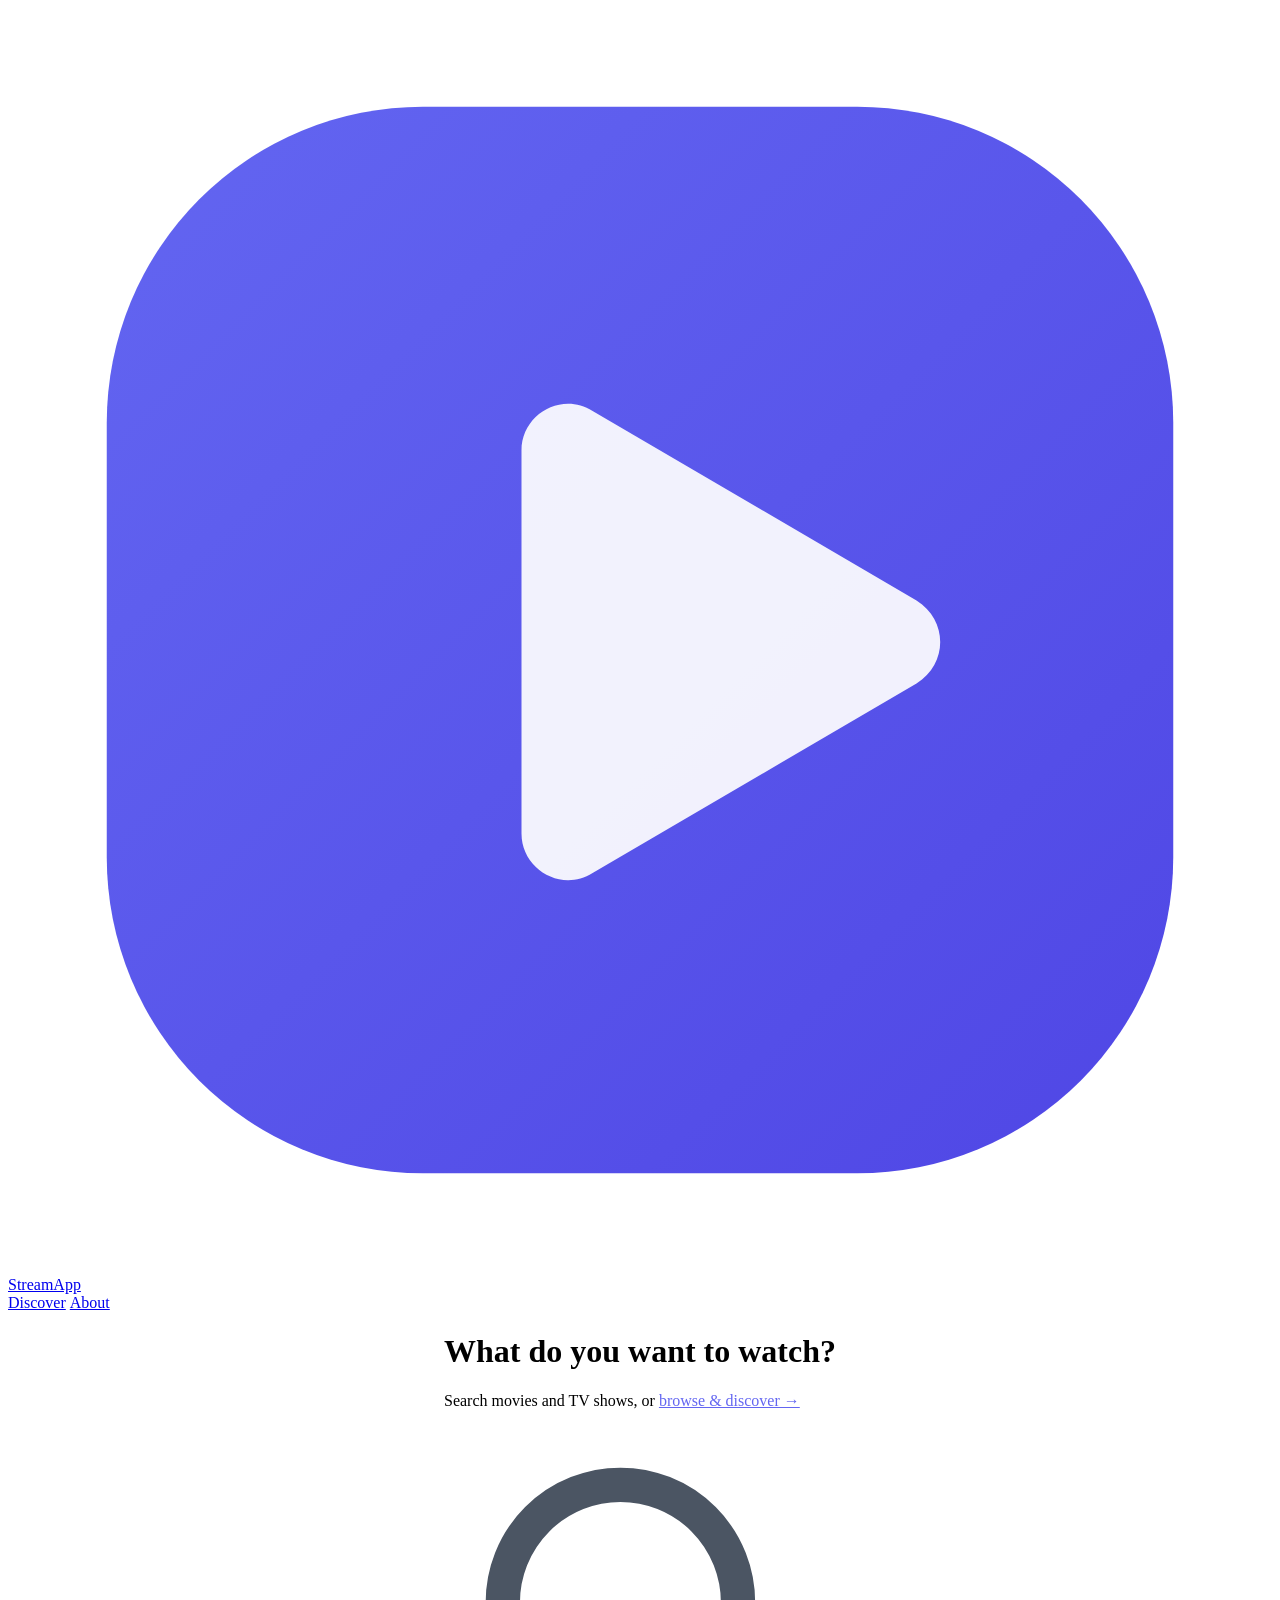
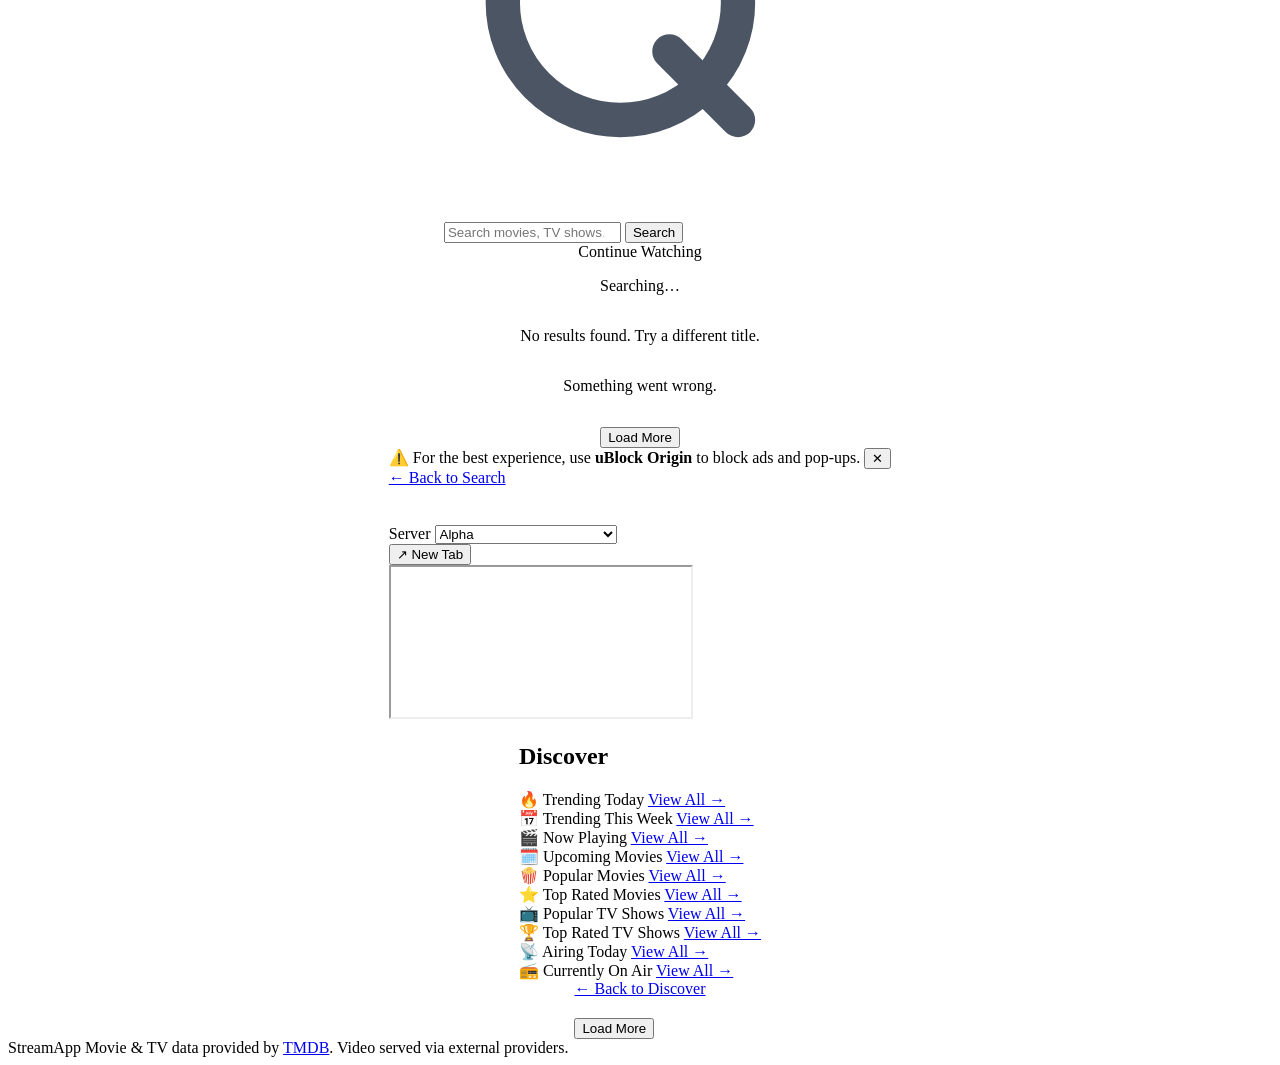
==== index.html @ f284bcb7 "Published your App Replit-Commit-Author: Deployment Replit-Commit-Session-Id: 8861c700-a4ac-42d3-ba2" ====
<!DOCTYPE html>
<html lang="en">
<head>
  <meta charset="UTF-8" />
  <meta name="viewport" content="width=device-width, initial-scale=1.0" />
  <title>StreamApp — Watch Movies & TV</title>
  <link rel="stylesheet" href="css/styles.css" />
</head>
<body>

  <!-- ===== NAVBAR ===== -->
  <nav id="navbar">
    <div class="navbar-inner">
      <a href="#/" class="logo">
        <svg class="logo-icon" viewBox="0 0 32 32" aria-hidden="true">
          <defs>
            <linearGradient id="lg" x1="0" y1="0" x2="1" y2="1">
              <stop offset="0" stop-color="#6366f1"/>
              <stop offset="1" stop-color="#4f46e5"/>
            </linearGradient>
          </defs>
          <rect x="2.5" y="2.5" width="27" height="27" rx="8" fill="url(#lg)"/>
          <path d="M13 11.2c0-.9 1-1.5 1.8-1l8.2 4.8c.8.5.8 1.6 0 2.1l-8.2 4.8c-.8.5-1.8-.1-1.8-1z" fill="white" opacity="0.92"/>
        </svg>
        <span class="logo-text">StreamApp</span>
      </a>
      <div style="display:flex;gap:0.25rem;align-items:center;">
        <a href="#/discover" id="nav-discover" class="nav-link">Discover</a>
        <a href="about.html" class="nav-link">About</a>
      </div>
    </div>
  </nav>

  <!-- ===== MAIN WRAPPER ===== -->
  <main style="display:flex;flex-direction:column;align-items:center;padding:0 1rem;min-height:calc(100vh - 64px);">

    <!-- ===== VIEW: SEARCH ===== -->
    <div id="view-search" style="width:100%;display:flex;flex-direction:column;align-items:center;">

      <div class="search-hero">
        <h1 class="search-title">What do you want to watch?</h1>
        <p class="search-subtitle">
          Search movies and TV shows, or
          <a href="#/discover" style="color:#6366f1;font-weight:500;transition:color 0.15s;">browse &amp; discover →</a>
        </p>
        <form id="search-form" class="search-form" role="search">
          <div class="search-input-wrap">
            <svg class="search-icon" viewBox="0 0 20 20" fill="none" stroke="#4b5563" stroke-width="1.75">
              <circle cx="9" cy="9" r="6"/><path d="M15 15l-3.5-3.5" stroke-linecap="round"/>
            </svg>
            <input
              id="search-input"
              class="search-input"
              type="search"
              placeholder="Search movies, TV shows…"
              autocomplete="off"
              aria-label="Search query"
            />
            <button type="submit" class="search-btn">Search</button>
          </div>
        </form>
      </div>

      <!-- Continue Watching -->
      <section id="cw-section" class="cw-section hidden">
        <div class="cw-header">
          <span class="cw-title">Continue Watching</span>
        </div>
        <div class="cw-row-wrap">
          <div id="cw-row" class="cw-row"></div>
        </div>
      </section>

      <div id="state-loading" class="state-message hidden" aria-live="polite">
        <div class="spinner"></div>
        <p>Searching…</p>
      </div>
      <div id="state-empty" class="state-message hidden" aria-live="polite">
        <p>No results found. Try a different title.</p>
      </div>
      <div id="state-error" class="state-message hidden" aria-live="assertive">
        <p id="error-text">Something went wrong.</p>
      </div>

      <section id="results-section" class="results-section hidden" aria-label="Search results">
        <div class="results-header">
          <p id="results-count" class="results-count"></p>
        </div>
        <div id="results-grid" class="results-grid"></div>
        <div id="load-more-wrap" class="load-more-wrap hidden">
          <button id="load-more-btn" class="load-more-btn">Load More</button>
        </div>
      </section>

    </div>

    <!-- ===== VIEW: MEDIA ===== -->
    <div id="view-media" class="view-media hidden">

      <div id="ublock-banner" class="ublock-banner hidden">
        <span>⚠️ For the best experience, use <strong>uBlock Origin</strong> to block ads and pop-ups.</span>
        <button id="ublock-dismiss" class="ublock-dismiss" aria-label="Dismiss">✕</button>
      </div>

      <div class="media-back-row">
        <a href="#/" class="back-link">← Back to Search</a>
      </div>

      <div class="media-header">
        <div class="media-poster-col">
          <img id="media-poster" class="media-poster hidden" alt="" />
          <div id="media-poster-ph" class="media-poster-ph hidden"></div>
        </div>
        <div class="media-meta">
          <div class="media-meta-top">
            <h2 id="media-title" class="media-title"></h2>
            <p id="media-overview" class="media-overview"></p>
          </div>
          <div class="media-meta-bottom">
            <div style="display:flex;align-items:center;gap:0.5rem;flex-wrap:wrap;">
              <span id="media-badge" class="modal-badge"></span>
              <span id="media-year" class="modal-year"></span>
              <span id="media-rating" class="media-rating"></span>
            </div>
            <div id="media-genres" class="media-genres"></div>
          </div>
        </div>
      </div>

      <div class="player-section">
        <div class="source-row">
          <div class="source-row-group server-group">
            <label for="media-source-select">Server</label>
            <select id="media-source-select" class="server-select">
              <option value="alpha">Alpha</option>
              <option value="bravo">Bravo</option>
              <option value="charlie">Charlie</option>
              <option value="delta">Delta</option>
              <option value="echo">Echo</option>
              <option value="foxtrot">Foxtrot</option>
              <option value="golf">Golf</option>
              <option value="hotel">Hotel</option>
              <option value="india">India</option>
              <option value="juliet">Juliet</option>
              <option value="kilo">Kilo</option>
              <option value="lima">Lima</option>
              <option value="mike">Mike</option>
              <option value="november">November (recommended)</option>
              <option value="oscar">Oscar</option>
              <option value="papa">Papa</option>
              <option value="quebec">Quebec</option>
              <option value="romeo">Romeo</option>
              <option value="sierra">Sierra</option>
            </select>
          </div>
          <button id="newtab-btn" class="btn-secondary newtab-btn">↗ New Tab</button>
        </div>

        <div class="iframe-wrap">
          <div id="iframe-spinner" class="iframe-spinner">
            <div class="spinner"></div>
          </div>
          <iframe
            id="player-iframe"
            allowfullscreen
            allow="autoplay; fullscreen; picture-in-picture"
            referrerpolicy="no-referrer"
            title="Media Player"
          ></iframe>
        </div>
      </div>

      <div id="tv-section" class="tv-section hidden">
        <div class="season-tabs-wrap">
          <div id="season-tabs" class="season-tabs"></div>
        </div>
        <div id="episodes-loading" class="state-message hidden"><div class="spinner"></div></div>
        <div id="episode-grid" class="episode-grid"></div>
      </div>

    </div>

    <!-- ===== VIEW: DISCOVER ===== -->
    <div id="view-discover" class="view-discover hidden">

      <div class="discover-header-row">
        <h2 class="discover-title">Discover</h2>
      </div>

      <div class="genre-chips-wrap">
        <div id="genre-chips" class="genre-chips"></div>
      </div>

      <div class="discover-section">
        <div class="discover-section-header">
          <span class="discover-section-title">🔥 Trending Today</span>
          <a href="#/browse/trending-today" class="discover-view-all">View All →</a>
        </div>
        <div class="discover-row-wrap">
          <div id="row-trending-today" class="discover-row"></div>
        </div>
      </div>

      <div class="discover-section">
        <div class="discover-section-header">
          <span class="discover-section-title">📅 Trending This Week</span>
          <a href="#/browse/trending" class="discover-view-all">View All →</a>
        </div>
        <div class="discover-row-wrap">
          <div id="row-trending" class="discover-row"></div>
        </div>
      </div>

      <div class="discover-section">
        <div class="discover-section-header">
          <span class="discover-section-title">🎬 Now Playing</span>
          <a href="#/browse/now-playing" class="discover-view-all">View All →</a>
        </div>
        <div class="discover-row-wrap">
          <div id="row-now-playing" class="discover-row"></div>
        </div>
      </div>

      <div class="discover-section">
        <div class="discover-section-header">
          <span class="discover-section-title">🗓️ Upcoming Movies</span>
          <a href="#/browse/upcoming" class="discover-view-all">View All →</a>
        </div>
        <div class="discover-row-wrap">
          <div id="row-upcoming" class="discover-row"></div>
        </div>
      </div>

      <div class="discover-section">
        <div class="discover-section-header">
          <span class="discover-section-title">🍿 Popular Movies</span>
          <a href="#/browse/popular-movies" class="discover-view-all">View All →</a>
        </div>
        <div class="discover-row-wrap">
          <div id="row-popular-movies" class="discover-row"></div>
        </div>
      </div>

      <div class="discover-section">
        <div class="discover-section-header">
          <span class="discover-section-title">⭐ Top Rated Movies</span>
          <a href="#/browse/top-movies" class="discover-view-all">View All →</a>
        </div>
        <div class="discover-row-wrap">
          <div id="row-top-movies" class="discover-row"></div>
        </div>
      </div>

      <div class="discover-section">
        <div class="discover-section-header">
          <span class="discover-section-title">📺 Popular TV Shows</span>
          <a href="#/browse/popular-tv" class="discover-view-all">View All →</a>
        </div>
        <div class="discover-row-wrap">
          <div id="row-popular-tv" class="discover-row"></div>
        </div>
      </div>

      <div class="discover-section">
        <div class="discover-section-header">
          <span class="discover-section-title">🏆 Top Rated TV Shows</span>
          <a href="#/browse/top-tv" class="discover-view-all">View All →</a>
        </div>
        <div class="discover-row-wrap">
          <div id="row-top-tv" class="discover-row"></div>
        </div>
      </div>

      <div class="discover-section">
        <div class="discover-section-header">
          <span class="discover-section-title">📡 Airing Today</span>
          <a href="#/browse/airing-today" class="discover-view-all">View All →</a>
        </div>
        <div class="discover-row-wrap">
          <div id="row-airing-today" class="discover-row"></div>
        </div>
      </div>

      <div class="discover-section">
        <div class="discover-section-header">
          <span class="discover-section-title">📻 Currently On Air</span>
          <a href="#/browse/on-air" class="discover-view-all">View All →</a>
        </div>
        <div class="discover-row-wrap">
          <div id="row-on-air" class="discover-row"></div>
        </div>
      </div>

    </div>

    <!-- ===== VIEW: BROWSE ===== -->
    <div id="view-browse" class="view-browse hidden">
      <div class="browse-back-row">
        <a href="#/discover" class="back-link">← Back to Discover</a>
      </div>
      <h2 id="browse-title" class="browse-title"></h2>
      <div id="browse-loading" class="state-message hidden"><div class="spinner"></div></div>
      <div id="browse-grid" class="results-grid"></div>
      <div id="browse-load-more-wrap" class="load-more-wrap hidden">
        <button id="browse-load-more-btn" class="load-more-btn">Load More</button>
      </div>
    </div>

  </main>

  <footer class="site-footer">
    <div class="footer-inner">
      <span class="footer-logo">StreamApp</span>
      <span class="footer-copy">Movie &amp; TV data provided by <a href="https://www.themoviedb.org/" target="_blank" rel="noopener">TMDB</a>. Video served via external providers.</span>
    </div>
  </footer>

  <script src="js/app.js"></script>
</body>
</html>
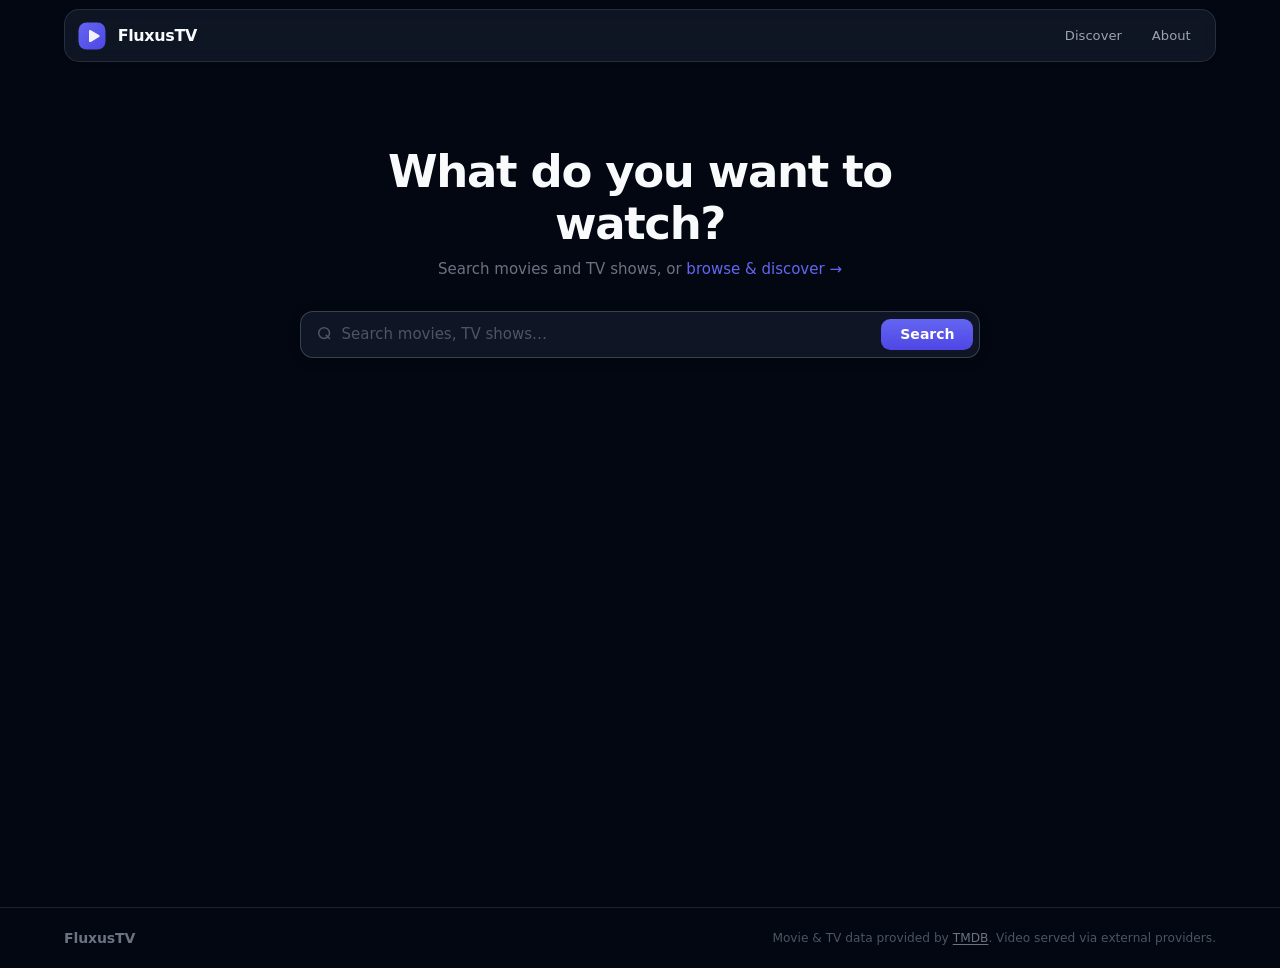
==== commit 67c762db: "Update application name across all files Rename 'StreamApp' to 'FluxusTV' in README.md, about.html, " ====
--- a/index.html
+++ b/index.html
@@ -3,7 +3,7 @@
 <head>
   <meta charset="UTF-8" />
   <meta name="viewport" content="width=device-width, initial-scale=1.0" />
-  <title>StreamApp — Watch Movies & TV</title>
+  <title>FluxusTV — Watch Movies & TV</title>
   <link rel="stylesheet" href="css/styles.css" />
 </head>
 <body>
@@ -22,7 +22,7 @@
           <rect x="2.5" y="2.5" width="27" height="27" rx="8" fill="url(#lg)"/>
           <path d="M13 11.2c0-.9 1-1.5 1.8-1l8.2 4.8c.8.5.8 1.6 0 2.1l-8.2 4.8c-.8.5-1.8-.1-1.8-1z" fill="white" opacity="0.92"/>
         </svg>
-        <span class="logo-text">StreamApp</span>
+        <span class="logo-text">FluxusTV</span>
       </a>
       <div style="display:flex;gap:0.25rem;align-items:center;">
         <a href="#/discover" id="nav-discover" class="nav-link">Discover</a>
@@ -310,7 +310,7 @@
 
   <footer class="site-footer">
     <div class="footer-inner">
-      <span class="footer-logo">StreamApp</span>
+      <span class="footer-logo">FluxusTV</span>
       <span class="footer-copy">Movie &amp; TV data provided by <a href="https://www.themoviedb.org/" target="_blank" rel="noopener">TMDB</a>. Video served via external providers.</span>
     </div>
   </footer>
--- a/css/styles.css
+++ b/css/styles.css
@@ -0,0 +1,1942 @@
+/* ============================================================
+   StreamVault — style.css
+   Dark theme inspired by Cruip Open React Template
+   ============================================================ */
+
+/* ---------- Reset & Base ---------- */
+*, *::before, *::after { box-sizing: border-box; margin: 0; padding: 0; }
+
+html { font-size: 15px; -webkit-font-smoothing: antialiased; }
+
+body {
+  font-family: 'Inter', system-ui, -apple-system, sans-serif;
+  background-color: #030712;
+  color: #f3f4f6;
+  line-height: 1.6;
+}
+
+a { color: inherit; text-decoration: none; }
+img { display: block; max-width: 100%; }
+button { cursor: pointer; font-family: inherit; }
+input, select { font-family: inherit; }
+
+/* ---------- Utility ---------- */
+.hidden { display: none !important; }
+.flex { display: flex; }
+.flex-col { flex-direction: column; }
+.flex-1 { flex: 1; }
+.items-center { align-items: center; }
+.justify-center { justify-content: center; }
+.min-h-screen { min-height: 100vh; }
+.px-4 { padding-left: 1rem; padding-right: 1rem; }
+.py-16 { padding-top: 4rem; padding-bottom: 4rem; }
+.mt-3 { margin-top: 0.75rem; }
+.text-sm { font-size: 0.875rem; }
+.text-gray-400 { color: #9ca3af; }
+.inline-flex { display: inline-flex; }
+.gap-2 { gap: 0.5rem; }
+
+/* ---------- Navbar ---------- */
+#navbar {
+  position: sticky;
+  top: 0;
+  z-index: 50;
+  padding: 0.625rem 1rem;
+  background: transparent;
+}
+
+.navbar-inner {
+  max-width: 1152px;
+  margin: 0 auto;
+  display: flex;
+  align-items: center;
+  justify-content: space-between;
+  height: 3.5rem;
+  padding: 0 0.75rem;
+  border-radius: 1rem;
+  background: rgba(17, 24, 39, 0.85);
+  backdrop-filter: blur(8px);
+  -webkit-backdrop-filter: blur(8px);
+  border: 1px solid rgba(55, 65, 81, 0.6);
+  box-shadow: 0 1px 3px rgba(0,0,0,0.4);
+}
+
+.logo {
+  display: flex;
+  align-items: center;
+  gap: 0.625rem;
+  text-decoration: none;
+}
+
+.logo-icon {
+  width: 32px;
+  height: 32px;
+  flex-shrink: 0;
+}
+
+.logo-text {
+  font-size: 1.0625rem;
+  font-weight: 700;
+  color: #f9fafb;
+  letter-spacing: -0.02em;
+}
+
+.nav-link {
+  font-size: 0.875rem;
+  font-weight: 500;
+  color: #9ca3af;
+  padding: 0.375rem 0.875rem;
+  border-radius: 0.5rem;
+  transition: color 0.15s, background 0.15s;
+  text-decoration: none;
+}
+
+.nav-link:hover,
+.nav-link.active {
+  color: #f3f4f6;
+  background: rgba(55, 65, 81, 0.5);
+}
+
+/* ---------- Search Hero ---------- */
+.search-hero {
+  display: flex;
+  flex-direction: column;
+  align-items: center;
+  justify-content: center;
+  padding: 5rem 0 3rem;
+  width: 100%;
+  max-width: 680px;
+  text-align: center;
+}
+
+.search-title {
+  font-size: clamp(1.75rem, 5vw, 3rem);
+  font-weight: 700;
+  letter-spacing: -0.03em;
+  color: #f9fafb;
+  margin-bottom: 0.5rem;
+  line-height: 1.15;
+}
+
+.search-subtitle {
+  font-size: 1rem;
+  color: #6b7280;
+  margin-bottom: 2rem;
+}
+
+.search-form {
+  width: 100%;
+}
+
+.search-input-wrap {
+  display: flex;
+  align-items: center;
+  background: rgba(17, 24, 39, 0.9);
+  border: 1px solid rgba(75, 85, 99, 0.7);
+  border-radius: 0.875rem;
+  padding: 0.375rem 0.375rem 0.375rem 1rem;
+  gap: 0.5rem;
+  transition: border-color 0.2s, box-shadow 0.2s;
+  box-shadow: 0 2px 12px rgba(0,0,0,0.3);
+}
+
+.search-input-wrap:focus-within {
+  border-color: #6366f1;
+  box-shadow: 0 0 0 3px rgba(99, 102, 241, 0.15), 0 2px 12px rgba(0,0,0,0.3);
+}
+
+.search-icon {
+  width: 18px;
+  height: 18px;
+  flex-shrink: 0;
+}
+
+.search-input {
+  flex: 1;
+  background: transparent;
+  border: none;
+  outline: none;
+  color: #f3f4f6;
+  font-size: 1rem;
+  padding: 0.5rem 0;
+  min-width: 0;
+}
+
+.search-input::placeholder { color: #4b5563; }
+
+.search-btn {
+  background: linear-gradient(to bottom, #6366f1, #4f46e5);
+  color: #fff;
+  border: none;
+  border-radius: 0.625rem;
+  padding: 0.5rem 1.25rem;
+  font-size: 0.9375rem;
+  font-weight: 600;
+  transition: opacity 0.15s, transform 0.1s;
+  white-space: nowrap;
+  flex-shrink: 0;
+}
+
+.search-btn:hover { opacity: 0.9; }
+.search-btn:active { transform: scale(0.97); }
+
+/* ---------- Results ---------- */
+.results-section {
+  width: 100%;
+  max-width: 1152px;
+  padding-bottom: 4rem;
+}
+
+.results-header {
+  display: flex;
+  align-items: center;
+  justify-content: space-between;
+  margin-bottom: 1.25rem;
+  padding: 0 0.25rem;
+}
+
+.results-count {
+  font-size: 0.875rem;
+  color: #6b7280;
+}
+
+.results-grid {
+  display: grid;
+  grid-template-columns: repeat(5, 1fr);
+  gap: 1rem;
+}
+
+@media (max-width: 1100px) {
+  .results-grid { grid-template-columns: repeat(4, 1fr); }
+}
+@media (max-width: 860px) {
+  .results-grid { grid-template-columns: repeat(3, 1fr); }
+}
+@media (max-width: 600px) {
+  .results-grid {
+    grid-template-columns: repeat(2, minmax(0, 1fr));
+    gap: 0.625rem;
+  }
+  .card-body {
+    padding: 0.5rem 0.625rem 0.625rem;
+  }
+  .card-title {
+    font-size: 0.8125rem;
+  }
+  .card-year {
+    font-size: 0.6875rem;
+  }
+}
+
+/* ---------- Card ---------- */
+.card {
+  background: rgba(17, 24, 39, 0.8);
+  border: 1px solid rgba(55, 65, 81, 0.5);
+  border-radius: 0.875rem;
+  overflow: hidden;
+  cursor: pointer;
+  transition: transform 0.2s, border-color 0.2s, box-shadow 0.2s;
+  display: flex;
+  flex-direction: column;
+}
+
+.card:hover {
+  transform: translateY(-4px);
+  border-color: rgba(99, 102, 241, 0.5);
+  box-shadow: 0 8px 24px rgba(0,0,0,0.4);
+}
+
+.card-poster-wrap {
+  position: relative;
+  aspect-ratio: 2/3;
+  background: #111827;
+  overflow: hidden;
+}
+
+.card-poster {
+  width: 100%;
+  height: 100%;
+  object-fit: cover;
+  transition: transform 0.3s;
+}
+
+.card:hover .card-poster { transform: scale(1.04); }
+
+.card-placeholder {
+  width: 100%;
+  height: 100%;
+  display: flex;
+  align-items: center;
+  justify-content: center;
+  background: linear-gradient(135deg, #1f2937 0%, #111827 100%);
+  padding: 1rem;
+  text-align: center;
+  font-size: 0.8125rem;
+  color: #6b7280;
+  font-weight: 500;
+  line-height: 1.4;
+}
+
+.card-type-badge {
+  position: absolute;
+  top: 0.5rem;
+  left: 0.5rem;
+  font-size: 0.6875rem;
+  font-weight: 600;
+  text-transform: uppercase;
+  letter-spacing: 0.05em;
+  padding: 0.2rem 0.5rem;
+  border-radius: 0.375rem;
+  backdrop-filter: blur(4px);
+}
+
+.badge-movie {
+  background: rgba(99, 102, 241, 0.85);
+  color: #e0e7ff;
+}
+
+.badge-tv {
+  background: rgba(16, 185, 129, 0.85);
+  color: #d1fae5;
+}
+
+.card-body {
+  padding: 0.625rem 0.75rem 0.75rem;
+  flex: 1;
+  display: flex;
+  flex-direction: column;
+  gap: 0.2rem;
+}
+
+.card-title {
+  font-size: 0.875rem;
+  font-weight: 600;
+  color: #f3f4f6;
+  line-height: 1.35;
+  display: -webkit-box;
+  -webkit-line-clamp: 2;
+  -webkit-box-orient: vertical;
+  overflow: hidden;
+}
+
+.card-year {
+  font-size: 0.75rem;
+  color: #6b7280;
+}
+
+/* ---------- Load More ---------- */
+.load-more-wrap {
+  display: flex;
+  justify-content: center;
+  margin-top: 2rem;
+}
+
+.load-more-btn {
+  background: rgba(17, 24, 39, 0.9);
+  border: 1px solid rgba(75, 85, 99, 0.6);
+  color: #d1d5db;
+  padding: 0.625rem 2rem;
+  border-radius: 0.625rem;
+  font-size: 0.9375rem;
+  font-weight: 500;
+  transition: border-color 0.15s, color 0.15s, background 0.15s;
+}
+
+.load-more-btn:hover {
+  border-color: #6366f1;
+  color: #a5b4fc;
+  background: rgba(99, 102, 241, 0.08);
+}
+
+/* ---------- State Messages ---------- */
+.state-message {
+  display: flex;
+  flex-direction: column;
+  align-items: center;
+  gap: 1rem;
+  padding: 4rem 1rem;
+  color: #6b7280;
+  font-size: 0.9375rem;
+}
+
+.state-icon {
+  width: 64px;
+  height: 64px;
+  opacity: 0.4;
+}
+
+.spinner {
+  width: 36px;
+  height: 36px;
+  border: 3px solid rgba(99, 102, 241, 0.2);
+  border-top-color: #6366f1;
+  border-radius: 50%;
+  animation: spin 0.7s linear infinite;
+}
+
+@keyframes spin { to { transform: rotate(360deg); } }
+
+/* ---------- Modal ---------- */
+.modal-overlay {
+  position: fixed;
+  inset: 0;
+  z-index: 100;
+  background: rgba(3, 7, 18, 0.85);
+  backdrop-filter: blur(4px);
+  -webkit-backdrop-filter: blur(4px);
+  display: flex;
+  align-items: center;
+  justify-content: center;
+  padding: 1rem;
+  animation: fadeIn 0.15s ease;
+}
+
+@keyframes fadeIn { from { opacity: 0; } to { opacity: 1; } }
+
+.modal-box {
+  background: #0f172a;
+  border: 1px solid rgba(55, 65, 81, 0.7);
+  border-radius: 1.25rem;
+  width: 100%;
+  max-width: 680px;
+  max-height: 90vh;
+  overflow-y: auto;
+  position: relative;
+  box-shadow: 0 24px 64px rgba(0,0,0,0.6);
+  animation: slideUp 0.2s ease;
+}
+
+@keyframes slideUp {
+  from { transform: translateY(16px); opacity: 0; }
+  to   { transform: translateY(0);    opacity: 1; }
+}
+
+.modal-close {
+  position: absolute;
+  top: 0.875rem;
+  right: 0.875rem;
+  z-index: 10;
+  background: rgba(55, 65, 81, 0.6);
+  border: none;
+  color: #9ca3af;
+  width: 2rem;
+  height: 2rem;
+  border-radius: 50%;
+  font-size: 1.25rem;
+  line-height: 1;
+  display: flex;
+  align-items: center;
+  justify-content: center;
+  transition: background 0.15s, color 0.15s;
+}
+
+.modal-close:hover {
+  background: rgba(99, 102, 241, 0.3);
+  color: #f3f4f6;
+}
+
+.modal-content {
+  display: flex;
+  gap: 1.5rem;
+  padding: 1.5rem;
+}
+
+@media (max-width: 520px) {
+  .modal-content { flex-direction: column; }
+}
+
+.modal-poster-wrap {
+  flex-shrink: 0;
+  width: 140px;
+}
+
+@media (max-width: 520px) {
+  .modal-poster-wrap { width: 100%; max-width: 160px; }
+}
+
+.modal-poster {
+  width: 100%;
+  border-radius: 0.625rem;
+  aspect-ratio: 2/3;
+  object-fit: cover;
+  border: 1px solid rgba(55, 65, 81, 0.5);
+}
+
+.modal-poster-placeholder {
+  width: 100%;
+  aspect-ratio: 2/3;
+  border-radius: 0.625rem;
+  background: linear-gradient(135deg, #1f2937 0%, #111827 100%);
+  border: 1px solid rgba(55, 65, 81, 0.5);
+  display: flex;
+  align-items: center;
+  justify-content: center;
+  padding: 0.75rem;
+  text-align: center;
+  font-size: 0.8125rem;
+  color: #6b7280;
+  font-weight: 500;
+}
+
+.modal-info {
+  flex: 1;
+  display: flex;
+  flex-direction: column;
+  gap: 0.875rem;
+  min-width: 0;
+}
+
+.modal-badge-row {
+  display: flex;
+  align-items: center;
+  gap: 0.5rem;
+}
+
+.modal-badge {
+  font-size: 0.6875rem;
+  font-weight: 600;
+  text-transform: uppercase;
+  letter-spacing: 0.05em;
+  padding: 0.2rem 0.6rem;
+  border-radius: 0.375rem;
+}
+
+.modal-year {
+  font-size: 0.875rem;
+  color: #6b7280;
+}
+
+.modal-title {
+  font-size: 1.375rem;
+  font-weight: 700;
+  letter-spacing: -0.02em;
+  color: #f9fafb;
+  line-height: 1.25;
+}
+
+.modal-overview {
+  font-size: 0.875rem;
+  color: #9ca3af;
+  line-height: 1.6;
+  display: -webkit-box;
+  -webkit-line-clamp: 4;
+  -webkit-box-orient: vertical;
+  overflow: hidden;
+}
+
+/* TV Controls */
+.tv-controls { }
+
+.tv-inputs {
+  display: flex;
+  gap: 0.75rem;
+}
+
+.input-group {
+  display: flex;
+  flex-direction: column;
+  gap: 0.3rem;
+}
+
+.input-group label {
+  font-size: 0.75rem;
+  font-weight: 500;
+  color: #9ca3af;
+  text-transform: uppercase;
+  letter-spacing: 0.05em;
+}
+
+.num-input {
+  width: 80px;
+  background: rgba(17, 24, 39, 0.9);
+  border: 1px solid rgba(75, 85, 99, 0.6);
+  border-radius: 0.5rem;
+  color: #f3f4f6;
+  padding: 0.4rem 0.625rem;
+  font-size: 0.9375rem;
+  font-weight: 600;
+  outline: none;
+  transition: border-color 0.15s;
+  -moz-appearance: textfield;
+}
+
+.num-input::-webkit-inner-spin-button,
+.num-input::-webkit-outer-spin-button { -webkit-appearance: none; }
+
+.num-input:focus { border-color: #6366f1; }
+
+/* Server Select */
+.server-group {
+  display: flex;
+  flex-direction: column;
+  gap: 0.3rem;
+}
+
+.server-group label {
+  font-size: 0.75rem;
+  font-weight: 500;
+  color: #9ca3af;
+  text-transform: uppercase;
+  letter-spacing: 0.05em;
+}
+
+.server-select {
+  background: rgba(17, 24, 39, 0.9);
+  border: 1px solid rgba(75, 85, 99, 0.6);
+  border-radius: 0.5rem;
+  color: #f3f4f6;
+  padding: 0.5rem 0.75rem;
+  font-size: 0.9375rem;
+  outline: none;
+  transition: border-color 0.15s;
+  cursor: pointer;
+  width: 100%;
+  appearance: none;
+  -webkit-appearance: none;
+  background-image: url("data:image/svg+xml,%3Csvg xmlns='http://www.w3.org/2000/svg' width='12' height='8' viewBox='0 0 12 8'%3E%3Cpath d='M1 1l5 5 5-5' stroke='%236b7280' stroke-width='1.5' fill='none' stroke-linecap='round' stroke-linejoin='round'/%3E%3C/svg%3E");
+  background-repeat: no-repeat;
+  background-position: right 0.75rem center;
+  padding-right: 2.25rem;
+}
+
+.server-select:focus { border-color: #6366f1; }
+
+/* Warning Banner */
+.warning-banner {
+  display: flex;
+  align-items: flex-start;
+  gap: 0.625rem;
+  background: rgba(245, 158, 11, 0.08);
+  border: 1px solid rgba(245, 158, 11, 0.25);
+  border-radius: 0.625rem;
+  padding: 0.625rem 0.875rem;
+  font-size: 0.8125rem;
+  color: #fcd34d;
+  line-height: 1.5;
+}
+
+.warning-icon {
+  width: 18px;
+  height: 18px;
+  flex-shrink: 0;
+  margin-top: 1px;
+}
+
+.warning-banner strong { color: #fbbf24; }
+
+/* Modal Actions */
+.modal-actions {
+  display: flex;
+  align-items: center;
+  gap: 0.75rem;
+  flex-wrap: wrap;
+}
+
+/* ---------- Buttons ---------- */
+.btn-primary {
+  display: inline-flex;
+  align-items: center;
+  gap: 0.5rem;
+  background: linear-gradient(to bottom, #6366f1, #4f46e5);
+  color: #fff;
+  border: none;
+  border-radius: 0.625rem;
+  padding: 0.625rem 1.375rem;
+  font-size: 0.9375rem;
+  font-weight: 600;
+  transition: opacity 0.15s, transform 0.1s;
+  text-decoration: none;
+  cursor: pointer;
+}
+
+.btn-primary:hover { opacity: 0.9; }
+.btn-primary:active { transform: scale(0.97); }
+
+.btn-icon {
+  width: 16px;
+  height: 16px;
+  flex-shrink: 0;
+}
+
+.btn-secondary {
+  background: rgba(55, 65, 81, 0.5);
+  border: 1px solid rgba(75, 85, 99, 0.5);
+  color: #9ca3af;
+  border-radius: 0.625rem;
+  padding: 0.625rem 1rem;
+  font-size: 0.875rem;
+  font-weight: 500;
+  transition: background 0.15s, color 0.15s;
+}
+
+.btn-secondary:hover {
+  background: rgba(75, 85, 99, 0.5);
+  color: #d1d5db;
+}
+
+/* ---------- Footer ---------- */
+.site-footer {
+  border-top: 1px solid rgba(31, 41, 55, 0.8);
+  padding: 1.25rem 1rem;
+}
+
+.footer-inner {
+  max-width: 1152px;
+  margin: 0 auto;
+  display: flex;
+  align-items: center;
+  justify-content: space-between;
+  gap: 1rem;
+  flex-wrap: wrap;
+}
+
+.footer-logo {
+  font-size: 0.9375rem;
+  font-weight: 700;
+  color: #6b7280;
+  letter-spacing: -0.01em;
+}
+
+.footer-copy {
+  font-size: 0.8125rem;
+  color: #4b5563;
+}
+
+.footer-copy a {
+  color: #6b7280;
+  text-decoration: underline;
+  text-underline-offset: 2px;
+  transition: color 0.15s;
+}
+
+.footer-copy a:hover { color: #9ca3af; }
+
+/* ---------- About Page ---------- */
+.about-container {
+  width: 100%;
+  max-width: 680px;
+  display: flex;
+  flex-direction: column;
+  gap: 1.25rem;
+}
+
+.about-title {
+  font-size: clamp(1.75rem, 5vw, 2.5rem);
+  font-weight: 700;
+  letter-spacing: -0.03em;
+  color: #f9fafb;
+  margin-bottom: 0.5rem;
+}
+
+.about-card {
+  background: rgba(17, 24, 39, 0.8);
+  border: 1px solid rgba(55, 65, 81, 0.5);
+  border-radius: 1rem;
+  padding: 1.5rem;
+  display: flex;
+  flex-direction: column;
+  gap: 0.75rem;
+}
+
+.about-section-title {
+  font-size: 1.0625rem;
+  font-weight: 600;
+  color: #f3f4f6;
+  letter-spacing: -0.01em;
+}
+
+.about-card p {
+  font-size: 0.9375rem;
+  color: #9ca3af;
+  line-height: 1.7;
+}
+
+.about-link {
+  color: #818cf8;
+  text-decoration: underline;
+  text-underline-offset: 2px;
+  transition: color 0.15s;
+}
+
+.about-link:hover { color: #a5b4fc; }
+
+.tmdb-badge {
+  display: flex;
+  align-items: center;
+  gap: 0.875rem;
+  background: rgba(3, 7, 18, 0.5);
+  border: 1px solid rgba(55, 65, 81, 0.4);
+  border-radius: 0.625rem;
+  padding: 0.75rem 1rem;
+  font-size: 0.8125rem;
+  color: #6b7280;
+}
+
+.tmdb-logo {
+  height: 20px;
+  width: auto;
+  flex-shrink: 0;
+  filter: brightness(0.8);
+}
+
+.server-list {
+  list-style: none;
+  display: flex;
+  flex-direction: column;
+  gap: 0.5rem;
+  font-size: 0.9375rem;
+  color: #9ca3af;
+}
+
+.server-list li {
+  display: flex;
+  align-items: center;
+  gap: 0.5rem;
+}
+
+.server-list li::before {
+  content: '';
+  width: 6px;
+  height: 6px;
+  border-radius: 50%;
+  background: #6366f1;
+  flex-shrink: 0;
+}
+
+.server-name {
+  font-weight: 600;
+  color: #c7d2fe;
+}
+
+.about-back {
+  margin-top: 0.5rem;
+}
+
+/* ---------- Scrollbar ---------- */
+::-webkit-scrollbar { width: 6px; height: 6px; }
+::-webkit-scrollbar-track { background: #030712; }
+::-webkit-scrollbar-thumb { background: #1f2937; border-radius: 3px; }
+::-webkit-scrollbar-thumb:hover { background: #374151; }
+/* ============================================================
+   FluxusTV — styles.css ADDITIONS
+   Player overlay & iframe container
+   ============================================================ */
+
+/* ---------- Player Overlay ---------- */
+.player-overlay {
+  position: fixed;
+  inset: 0;
+  z-index: 200;
+  background: rgba(3, 7, 18, 0.96);
+  backdrop-filter: blur(6px);
+  -webkit-backdrop-filter: blur(6px);
+  display: flex;
+  align-items: center;
+  justify-content: center;
+  padding: 0.75rem;
+  animation: fadeIn 0.15s ease;
+}
+
+.player-box {
+  background: #0a0f1e;
+  border: 1px solid rgba(55, 65, 81, 0.7);
+  border-radius: 1.25rem;
+  width: 100%;
+  max-width: 1100px;
+  max-height: 96vh;
+  overflow-y: auto;
+  display: flex;
+  flex-direction: column;
+  box-shadow: 0 32px 80px rgba(0,0,0,0.7);
+  animation: slideUp 0.2s ease;
+}
+
+/* ---------- Player Header ---------- */
+.player-header {
+  display: flex;
+  align-items: center;
+  justify-content: space-between;
+  padding: 0.875rem 1.125rem;
+  border-bottom: 1px solid rgba(55, 65, 81, 0.4);
+  gap: 0.75rem;
+  flex-shrink: 0;
+}
+
+.player-header-left {
+  display: flex;
+  align-items: center;
+  gap: 0.75rem;
+  min-width: 0;
+}
+
+.player-thumb {
+  width: 36px;
+  height: 54px;
+  object-fit: cover;
+  border-radius: 0.375rem;
+  border: 1px solid rgba(55, 65, 81, 0.5);
+  flex-shrink: 0;
+}
+
+.player-meta {
+  display: flex;
+  flex-direction: column;
+  gap: 0.2rem;
+  min-width: 0;
+}
+
+.player-title-row {
+  display: flex;
+  align-items: center;
+  gap: 0.4rem;
+}
+
+.player-title-text {
+  font-size: 1rem;
+  font-weight: 700;
+  color: #f9fafb;
+  letter-spacing: -0.01em;
+  white-space: nowrap;
+  overflow: hidden;
+  text-overflow: ellipsis;
+}
+
+.player-close-btn {
+  position: static;
+  flex-shrink: 0;
+  margin-left: auto;
+}
+
+/* ---------- 16:9 iframe container ---------- */
+.iframe-wrap {
+  position: relative;
+  width: 100%;
+  padding-bottom: 56.25%;
+  background: #000;
+  flex-shrink: 0;
+}
+
+.iframe-wrap iframe {
+  position: absolute;
+  inset: 0;
+  width: 100%;
+  height: 100%;
+  border: none;
+}
+
+.iframe-spinner {
+  position: absolute;
+  inset: 0;
+  z-index: 5;
+  display: flex;
+  align-items: center;
+  justify-content: center;
+  background: rgba(3, 7, 18, 0.7);
+  pointer-events: none;
+}
+
+/* ---------- Player Controls Bar ---------- */
+.player-controls {
+  display: flex;
+  align-items: flex-end;
+  gap: 0.875rem;
+  padding: 0.875rem 1.125rem;
+  border-top: 1px solid rgba(55, 65, 81, 0.4);
+  flex-wrap: wrap;
+  flex-shrink: 0;
+}
+
+.player-tv-controls {
+  display: flex;
+  gap: 0.75rem;
+  align-items: flex-end;
+}
+
+.player-source-group {
+  display: flex;
+  flex-direction: column;
+  gap: 0.3rem;
+  flex: 1;
+  min-width: 180px;
+}
+
+.player-source-group label {
+  font-size: 0.75rem;
+  font-weight: 500;
+  color: #9ca3af;
+  text-transform: uppercase;
+  letter-spacing: 0.05em;
+}
+
+.player-source-select {
+  max-width: 320px;
+}
+
+.player-newtab-btn {
+  display: inline-flex;
+  align-items: center;
+  gap: 0.4rem;
+  white-space: nowrap;
+  flex-shrink: 0;
+  align-self: flex-end;
+}
+
+@media (max-width: 600px) {
+  .player-controls {
+    flex-direction: column;
+    align-items: stretch;
+  }
+  .player-source-select { max-width: 100%; }
+  .player-newtab-btn { justify-content: center; }
+  .player-header { flex-wrap: wrap; }
+}
+/* ============================================================
+   FluxusTV — styles.css ADDITIONS
+   Media page, episode grid, season tabs, uBlock banner
+   ============================================================ */
+
+/* ---------- View Media ---------- */
+.view-media {
+  width: 100%;
+  max-width: 1152px;
+  padding-bottom: 3rem;
+}
+
+/* ---------- Back Link ---------- */
+.media-back-row {
+  padding: 1rem 0 0.5rem;
+}
+
+.back-link {
+  display: inline-flex;
+  align-items: center;
+  gap: 0.35rem;
+  font-size: 0.875rem;
+  font-weight: 500;
+  color: #9ca3af;
+  transition: color 0.15s;
+  text-decoration: none;
+}
+
+.back-link:hover { color: #c7d2fe; }
+
+/* ---------- uBlock Banner ---------- */
+.ublock-banner {
+  display: flex;
+  align-items: center;
+  gap: 0.625rem;
+  background: rgba(245, 158, 11, 0.08);
+  border: 1px solid rgba(245, 158, 11, 0.25);
+  border-radius: 0.625rem;
+  padding: 0.625rem 0.875rem;
+  font-size: 0.8125rem;
+  color: #fcd34d;
+  line-height: 1.5;
+  margin-bottom: 1rem;
+}
+
+.ublock-link {
+  color: #fbbf24;
+  text-decoration: underline;
+  text-underline-offset: 2px;
+  font-weight: 600;
+}
+
+.ublock-link:hover { color: #fde68a; }
+
+.ublock-dismiss {
+  margin-left: auto;
+  background: none;
+  border: none;
+  color: #fcd34d;
+  font-size: 1.25rem;
+  line-height: 1;
+  cursor: pointer;
+  padding: 0.25rem;
+  opacity: 0.6;
+  transition: opacity 0.15s;
+  flex-shrink: 0;
+}
+
+.ublock-dismiss:hover { opacity: 1; }
+
+/* ---------- Media Header ---------- */
+.media-header {
+  display: flex;
+  gap: 1.5rem;
+  margin-bottom: 1.25rem;
+}
+
+.media-poster {
+  width: 160px;
+  flex-shrink: 0;
+  border-radius: 0.75rem;
+  aspect-ratio: 2/3;
+  object-fit: cover;
+  border: 1px solid rgba(55, 65, 81, 0.5);
+}
+
+.media-poster-ph {
+  width: 160px;
+  flex-shrink: 0;
+  aspect-ratio: 2/3;
+  border-radius: 0.75rem;
+  background: linear-gradient(135deg, #1f2937 0%, #111827 100%);
+  border: 1px solid rgba(55, 65, 81, 0.5);
+  display: flex;
+  align-items: center;
+  justify-content: center;
+  padding: 0.75rem;
+  text-align: center;
+  font-size: 0.8125rem;
+  color: #6b7280;
+  font-weight: 500;
+}
+
+.media-meta {
+  flex: 1;
+  display: flex;
+  flex-direction: column;
+  gap: 0.5rem;
+  min-width: 0;
+  padding-top: 0.25rem;
+}
+
+.media-title {
+  font-size: 1.75rem;
+  font-weight: 700;
+  letter-spacing: -0.02em;
+  color: #f9fafb;
+  line-height: 1.2;
+}
+
+.media-overview {
+  font-size: 0.9rem;
+  color: #9ca3af;
+  line-height: 1.65;
+  display: -webkit-box;
+  -webkit-line-clamp: 4;
+  -webkit-box-orient: vertical;
+  overflow: hidden;
+}
+
+.media-rating {
+  font-size: 0.8125rem;
+  color: #fbbf24;
+  font-weight: 600;
+}
+
+.media-genres {
+  font-size: 0.8125rem;
+  color: #6b7280;
+}
+
+@media (max-width: 580px) {
+  .media-header { flex-direction: column; align-items: flex-start; }
+  .media-poster { width: 120px; }
+  .media-poster-ph { width: 120px; }
+  .media-title { font-size: 1.375rem; }
+}
+
+/* ---------- Source Row ---------- */
+.source-row {
+  display: flex;
+  align-items: flex-end;
+  gap: 0.875rem;
+  margin-bottom: 1rem;
+  flex-wrap: wrap;
+}
+
+.source-row-group {
+  flex: 1;
+  min-width: 200px;
+  max-width: 360px;
+}
+
+.newtab-btn {
+  display: inline-flex;
+  align-items: center;
+  gap: 0.4rem;
+  white-space: nowrap;
+  flex-shrink: 0;
+}
+
+/* ---------- Player Section ---------- */
+.player-section {
+  margin-bottom: 1.5rem;
+}
+
+.iframe-wrap {
+  position: relative;
+  width: 100%;
+  padding-bottom: 56.25%;
+  background: #000;
+  border-radius: 0.75rem;
+  overflow: hidden;
+  border: 1px solid rgba(55, 65, 81, 0.4);
+}
+
+.iframe-wrap iframe {
+  position: absolute;
+  inset: 0;
+  width: 100%;
+  height: 100%;
+  border: none;
+}
+
+.iframe-spinner {
+  position: absolute;
+  inset: 0;
+  z-index: 5;
+  display: flex;
+  align-items: center;
+  justify-content: center;
+  background: rgba(3, 7, 18, 0.7);
+  pointer-events: none;
+}
+
+/* ---------- Season Tabs ---------- */
+.season-tabs-wrap {
+  margin-bottom: 1rem;
+  overflow-x: auto;
+  -webkit-overflow-scrolling: touch;
+  scrollbar-width: none;
+}
+
+.season-tabs-wrap::-webkit-scrollbar { display: none; }
+
+.season-tabs {
+  display: flex;
+  gap: 0.5rem;
+  padding: 0.25rem 0;
+}
+
+.season-tab {
+  background: rgba(17, 24, 39, 0.8);
+  border: 1px solid rgba(55, 65, 81, 0.5);
+  color: #9ca3af;
+  padding: 0.5rem 1.125rem;
+  border-radius: 0.625rem;
+  font-size: 0.875rem;
+  font-weight: 600;
+  white-space: nowrap;
+  cursor: pointer;
+  transition: background 0.15s, color 0.15s, border-color 0.15s;
+  flex-shrink: 0;
+}
+
+.season-tab:hover {
+  color: #f3f4f6;
+  border-color: rgba(99, 102, 241, 0.4);
+}
+
+.season-tab-active {
+  background: rgba(99, 102, 241, 0.15);
+  border-color: #6366f1;
+  color: #a5b4fc;
+}
+
+/* ---------- Episode Grid ---------- */
+.episode-grid {
+  display: grid;
+  grid-template-columns: repeat(auto-fill, minmax(300px, 1fr));
+  gap: 0.875rem;
+}
+
+@media (max-width: 400px) {
+  .episode-grid { grid-template-columns: 1fr; }
+}
+
+.ep-card {
+  display: flex;
+  gap: 0.875rem;
+  background: rgba(17, 24, 39, 0.7);
+  border: 1px solid rgba(55, 65, 81, 0.4);
+  border-radius: 0.75rem;
+  overflow: hidden;
+  cursor: pointer;
+  transition: border-color 0.2s, box-shadow 0.2s, transform 0.15s;
+  padding: 0.625rem;
+}
+
+.ep-card:hover {
+  border-color: rgba(99, 102, 241, 0.5);
+  box-shadow: 0 4px 16px rgba(0,0,0,0.3);
+  transform: translateY(-2px);
+}
+
+.ep-card-active {
+  border-color: #6366f1;
+  background: rgba(99, 102, 241, 0.08);
+  box-shadow: 0 0 0 2px rgba(99, 102, 241, 0.2);
+}
+
+.ep-thumb-wrap {
+  position: relative;
+  width: 140px;
+  flex-shrink: 0;
+  aspect-ratio: 16/9;
+  border-radius: 0.5rem;
+  overflow: hidden;
+  background: #111827;
+}
+
+.ep-thumb {
+  width: 100%;
+  height: 100%;
+  object-fit: cover;
+}
+
+.ep-thumb-ph {
+  width: 100%;
+  height: 100%;
+  display: flex;
+  align-items: center;
+  justify-content: center;
+  background: linear-gradient(135deg, #1f2937 0%, #111827 100%);
+}
+
+.ep-number {
+  position: absolute;
+  bottom: 0.3rem;
+  left: 0.3rem;
+  font-size: 0.6875rem;
+  font-weight: 700;
+  background: rgba(0,0,0,0.75);
+  color: #e5e7eb;
+  padding: 0.1rem 0.4rem;
+  border-radius: 0.25rem;
+  letter-spacing: 0.03em;
+}
+
+.ep-info {
+  flex: 1;
+  display: flex;
+  flex-direction: column;
+  gap: 0.3rem;
+  min-width: 0;
+  padding: 0.125rem 0;
+}
+
+.ep-title {
+  font-size: 0.875rem;
+  font-weight: 600;
+  color: #f3f4f6;
+  line-height: 1.3;
+  display: -webkit-box;
+  -webkit-line-clamp: 2;
+  -webkit-box-orient: vertical;
+  overflow: hidden;
+}
+
+.ep-desc {
+  font-size: 0.75rem;
+  color: #6b7280;
+  line-height: 1.5;
+  display: -webkit-box;
+  -webkit-line-clamp: 3;
+  -webkit-box-orient: vertical;
+  overflow: hidden;
+}
+
+@media (max-width: 480px) {
+  .ep-thumb-wrap { width: 100px; }
+}
+
+/* ---------- TV Section ---------- */
+.tv-section {
+  margin-top: 0.5rem;
+}
+/* ============================================================
+   About Page — additions
+   ============================================================ */
+
+/* Two-column layout for Data & Playback cards */
+.about-two-col {
+  display: grid;
+  grid-template-columns: 1fr 1fr;
+  gap: 1.25rem;
+}
+@media (max-width: 520px) {
+  .about-two-col { grid-template-columns: 1fr; }
+}
+
+/* Source name pills */
+.about-source-pill {
+  font-size: 0.8125rem;
+  font-weight: 600;
+  color: #c7d2fe;
+  background: rgba(99, 102, 241, 0.12);
+  border: 1px solid rgba(99, 102, 241, 0.25);
+  border-radius: 0.5rem;
+  padding: 0.25rem 0.625rem;
+  letter-spacing: 0.01em;
+}
+
+/* Technical card key/value grid */
+.about-tech-grid {
+  display: flex;
+  flex-direction: column;
+  gap: 0.5rem;
+}
+.about-tech-row {
+  display: flex;
+  gap: 1rem;
+  font-size: 0.875rem;
+  line-height: 1.5;
+}
+.about-tech-key {
+  font-weight: 600;
+  color: #6b7280;
+  min-width: 70px;
+  flex-shrink: 0;
+}
+.about-tech-val {
+  color: #9ca3af;
+}
+/* Fix for mobile "zoomed in" / edge-to-edge issue */
+@media (max-width: 600px) {
+  /* 1. Ensure the main container doesn't allow horizontal scroll */
+  body {
+    overflow-x: hidden;
+    width: 100%;
+  }
+
+  /* 2. Force the hero to stay within the screen with a 1rem gap on each side */
+  .search-hero {
+    padding-left: 1rem !important;
+    padding-right: 1rem !important;
+    width: 100% !important;
+    max-width: 100vw !important;
+    box-sizing: border-box;
+  }
+
+  /* 3. Ensure the search bar itself doesn't overflow */
+  .search-input-wrap {
+    width: 100%;
+    margin: 0 auto;
+  }
+
+  /* 4. Fix the results grid cutting off */
+  .results-section {
+    padding-left: 1rem !important;
+    padding-right: 1rem !important;
+    width: 100% !important;
+    box-sizing: border-box;
+  }
+
+  .results-grid {
+    gap: 0.75rem; /* Slightly tighter gap for small screens */
+  }
+}
+/* ============================================================
+   FluxusTV — Discover, Browse & Genre additions
+   Append to the END of css/styles.css
+   ============================================================ */
+
+/* ---------- Hero discover link ---------- */
+.hero-sub {
+  font-size: 0.9375rem;
+  color: #6b7280;
+  margin-bottom: 1.5rem;
+}
+.hero-discover-link {
+  color: #6366f1;
+  text-decoration: none;
+  font-weight: 500;
+  transition: color 0.15s;
+}
+.hero-discover-link:hover { color: #a5b4fc; }
+
+/* ---------- Discover View ---------- */
+.view-discover {
+  width: 100%;
+  max-width: 1152px;
+  padding-bottom: 3rem;
+}
+
+.discover-header-row {
+  padding: 2rem 0 0.75rem;
+}
+
+.discover-title {
+  font-size: 1.5rem;
+  font-weight: 700;
+  letter-spacing: -0.02em;
+  color: #f9fafb;
+}
+
+/* ---------- Genre Chips ---------- */
+.genre-chips-wrap {
+  overflow-x: auto;
+  -webkit-overflow-scrolling: touch;
+  scrollbar-width: none;
+  margin-bottom: 2rem;
+  padding-bottom: 0.25rem;
+}
+.genre-chips-wrap::-webkit-scrollbar { display: none; }
+
+.genre-chips {
+  display: flex;
+  gap: 0.5rem;
+  flex-wrap: wrap;
+}
+
+.genre-chip {
+  display: inline-block;
+  background: rgba(17, 24, 39, 0.8);
+  border: 1px solid rgba(55, 65, 81, 0.5);
+  color: #9ca3af;
+  padding: 0.4rem 1rem;
+  border-radius: 2rem;
+  font-size: 0.875rem;
+  font-weight: 500;
+  white-space: nowrap;
+  cursor: pointer;
+  transition: background 0.15s, color 0.15s, border-color 0.15s;
+  text-decoration: none;
+}
+.genre-chip:hover {
+  background: rgba(99, 102, 241, 0.12);
+  border-color: rgba(99, 102, 241, 0.4);
+  color: #a5b4fc;
+}
+
+/* ---------- Discover Section ---------- */
+.discover-section {
+  margin-bottom: 2.5rem;
+}
+
+.discover-section-header {
+  display: flex;
+  align-items: center;
+  justify-content: space-between;
+  margin-bottom: 0.875rem;
+}
+
+.discover-section-title {
+  font-size: 1.0625rem;
+  font-weight: 700;
+  color: #f3f4f6;
+  letter-spacing: -0.01em;
+}
+
+.discover-view-all {
+  font-size: 0.8125rem;
+  font-weight: 500;
+  color: #6366f1;
+  text-decoration: none;
+  transition: color 0.15s;
+  white-space: nowrap;
+  flex-shrink: 0;
+}
+.discover-view-all:hover { color: #a5b4fc; }
+
+/* ---------- Horizontal Scroll Row ---------- */
+.discover-row-wrap {
+  overflow-x: auto;
+  -webkit-overflow-scrolling: touch;
+  scrollbar-width: none;
+  margin: 0 -0.25rem;
+  padding: 0.25rem 0.25rem 0.5rem;
+}
+.discover-row-wrap::-webkit-scrollbar { display: none; }
+
+.discover-row {
+  display: flex;
+  gap: 0.75rem;
+}
+
+/* ---------- Discover Card ---------- */
+.disc-card {
+  flex-shrink: 0;
+  width: 130px;
+  cursor: pointer;
+  transition: transform 0.2s;
+}
+.disc-card:hover { transform: translateY(-3px); }
+
+.disc-card-poster {
+  position: relative;
+  aspect-ratio: 2/3;
+  border-radius: 0.625rem;
+  overflow: hidden;
+  background: #111827;
+  border: 1px solid rgba(55, 65, 81, 0.4);
+  margin-bottom: 0.4rem;
+}
+.disc-card-poster img {
+  width: 100%;
+  height: 100%;
+  object-fit: cover;
+  display: block;
+  transition: transform 0.3s;
+}
+.disc-card:hover .disc-card-poster img { transform: scale(1.04); }
+
+.disc-card-title {
+  font-size: 0.8125rem;
+  font-weight: 600;
+  color: #e5e7eb;
+  line-height: 1.3;
+  display: -webkit-box;
+  -webkit-line-clamp: 2;
+  -webkit-box-orient: vertical;
+  overflow: hidden;
+}
+
+.disc-card-year {
+  font-size: 0.6875rem;
+  color: #6b7280;
+  margin-top: 0.15rem;
+}
+
+/* ---------- Browse View ---------- */
+.view-browse {
+  width: 100%;
+  max-width: 1152px;
+  padding-bottom: 3rem;
+}
+
+.browse-back-row {
+  padding: 1.5rem 0 0.5rem;
+}
+
+.browse-title {
+  font-size: 1.375rem;
+  font-weight: 700;
+  letter-spacing: -0.02em;
+  color: #f9fafb;
+  margin-bottom: 1.25rem;
+}
+
+/* ---------- Mobile adjustments ---------- */
+@media (max-width: 600px) {
+  .discover-title  { font-size: 1.25rem; }
+  .disc-card       { width: 110px; }
+  .genre-chips     { flex-wrap: wrap; }
+  .discover-section-title { font-size: 0.9375rem; }
+  .browse-title    { font-size: 1.125rem; }
+}
+/* ============================================================
+   Continue Watching — Taller & More Compact Cards
+   ============================================================ */
+.cw-section {
+  width: 100%;
+  max-width: 900px;
+  margin: 0.5rem auto 2rem;
+  padding: 0 1rem;
+}
+
+.cw-header {
+  display: flex;
+  align-items: center;
+  margin-bottom: 0.75rem;
+}
+
+.cw-title {
+  font-size: 1.1rem;
+  font-weight: 700;
+  color: #f1f5f9;
+  letter-spacing: -0.01em;
+}
+
+.cw-row-wrap {
+  overflow-x: auto;
+  scrollbar-width: none; /* Hide scrollbar for cleaner look */
+  -ms-overflow-style: none;
+  padding-bottom: 12px;
+  margin: 0 -1rem; /* Bleed to edges on mobile */
+  padding: 0 1rem 12px;
+}
+
+.cw-row-wrap::-webkit-scrollbar {
+  display: none;
+}
+
+.cw-row {
+  display: flex;
+  gap: 1rem;
+}
+
+/* Card: Taller (120px) and narrower (220px) */
+.cw-card {
+  flex-shrink: 0;
+  width: 220px; 
+  cursor: pointer;
+  position: relative;
+}
+
+.cw-card-inner {
+  display: flex;
+  position: relative;
+  border-radius: 0.85rem;
+  overflow: hidden;
+  background: #1e293b;
+  border: 1px solid #334155;
+  transition: all 0.25s cubic-bezier(0.4, 0, 0.2, 1);
+  height: 120px; 
+  box-shadow: 0 4px 6px -1px rgba(0, 0, 0, 0.2);
+}
+
+.cw-card:hover .cw-card-inner {
+  border-color: #6366f1;
+  transform: translateY(-4px);
+  box-shadow: 0 12px 20px -5px rgba(0, 0, 0, 0.5);
+  background: #243146;
+}
+
+.cw-poster-col {
+  flex-shrink: 0;
+  width: 80px; /* Wider poster for the taller height */
+  height: 120px;
+  overflow: hidden;
+  background: #0f172a;
+  border-right: 1px solid rgba(255,255,255,0.05);
+}
+
+.cw-poster {
+  width: 100%;
+  height: 100%;
+  object-fit: cover;
+  display: block;
+  transition: transform 0.3s ease;
+}
+
+.cw-card:hover .cw-poster {
+  transform: scale(1.05);
+}
+
+.cw-text-col {
+  flex: 1;
+  min-width: 0; /* Critical for ellipsis to work */
+  padding: 1rem;
+  display: flex;
+  flex-direction: column;
+  justify-content: center;
+  gap: 0.35rem;
+}
+
+.cw-badge {
+  font-size: 0.65rem;
+  font-weight: 800;
+  text-transform: uppercase;
+  letter-spacing: 0.05em;
+  padding: 0.2rem 0.5rem;
+  border-radius: 0.4rem;
+  width: fit-content;
+  margin-bottom: 0.2rem;
+  background: #334155;
+  color: #cbd5e1;
+}
+
+/* Title with Ellipsis (...) */
+.cw-text-title {
+  font-size: 0.95rem;
+  font-weight: 700;
+  color: #ffffff;
+  white-space: nowrap;
+  overflow: hidden;
+  text-overflow: ellipsis; 
+  line-height: 1.2;
+  width: 100%;
+}
+
+.cw-text-sub {
+  font-size: 0.8rem;
+  font-weight: 500;
+  color: #94a3b8;
+  line-height: 1.2;
+}
+
+.cw-overlay {
+  position: absolute;
+  top: 0.5rem;
+  right: 0.5rem;
+  opacity: 0;
+  z-index: 10;
+  transition: opacity 0.2s;
+}
+
+.cw-card:hover .cw-overlay {
+  opacity: 1;
+}
+
+.cw-remove-btn {
+  width: 28px;
+  height: 28px;
+  border-radius: 50%;
+  border: none;
+  background: rgba(15, 23, 42, 0.95);
+  color: #f87171;
+  font-size: 0.85rem;
+  cursor: pointer;
+  display: flex;
+  align-items: center;
+  justify-content: center;
+  backdrop-filter: blur(4px);
+  transition: all 0.2s;
+}
+
+.cw-remove-btn:hover {
+  background: #ef4444;
+  color: white;
+  transform: scale(1.15);
+}
+
+@media (max-width: 600px) {
+  .cw-card { width: 200px; }
+  .cw-card-inner { height: 100px; }
+  .cw-poster-col { width: 66px; height: 100px; }
+  .cw-text-col { padding: 0.75rem; }
+  .cw-text-title { font-size: 0.875rem; }
+  .cw-text-sub { font-size: 0.75rem; }
+}
+/* ============================================================
+   Episode Grid — constrained thumbnails with name + description
+   ============================================================ */
+.episode-grid {
+  display: grid;
+  grid-template-columns: repeat(auto-fill, minmax(300px, 1fr));
+  gap: 0.875rem;
+}
+
+@media (max-width: 400px) {
+  .episode-grid { grid-template-columns: 1fr; }
+}
+
+.ep-card {
+  display: flex;
+  gap: 0.875rem;
+  background: rgba(17, 24, 39, 0.7);
+  border: 1px solid rgba(55, 65, 81, 0.4);
+  border-radius: 0.875rem;
+  overflow: hidden;
+  cursor: pointer;
+  transition: border-color 0.2s, box-shadow 0.2s, transform 0.15s;
+  padding: 0.65rem;
+}
+
+.ep-card:hover {
+  border-color: rgba(99, 102, 241, 0.5);
+  box-shadow: 0 4px 16px rgba(0,0,0,0.3);
+  transform: translateY(-2px);
+}
+
+.ep-card-active {
+  border-color: #6366f1;
+  background: rgba(99, 102, 241, 0.08);
+  box-shadow: 0 0 0 2px rgba(99, 102, 241, 0.2);
+}
+
+.ep-thumb-wrap {
+  position: relative;
+  width: 145px;
+  flex-shrink: 0;
+  aspect-ratio: 16 / 9;
+  border-radius: 0.5rem;
+  overflow: hidden;
+  background: #111827;
+}
+
+.ep-thumb {
+  width: 100%;
+  height: 100%;
+  object-fit: cover;
+  display: block;
+}
+
+.ep-thumb-ph {
+  width: 100%;
+  height: 100%;
+  background: linear-gradient(135deg, #1f2937 0%, #111827 100%);
+}
+
+.ep-number {
+  position: absolute;
+  bottom: 0.25rem;
+  left: 0.25rem;
+  font-size: 0.6875rem;
+  font-weight: 700;
+  background: rgba(0,0,0,0.75);
+  color: #e5e7eb;
+  padding: 0.15rem 0.4rem;
+  border-radius: 0.25rem;
+  letter-spacing: 0.03em;
+}
+
+.ep-info {
+  flex: 1;
+  display: flex;
+  flex-direction: column;
+  gap: 0.3rem;
+  min-width: 0;
+  padding: 0.2rem 0;
+}
+
+.ep-title {
+  font-size: 0.875rem;
+  font-weight: 600;
+  color: #f3f4f6;
+  line-height: 1.3;
+  display: -webkit-box;
+  -webkit-line-clamp: 2;
+  -webkit-box-orient: vertical;
+  overflow: hidden;
+}
+
+.ep-desc {
+  font-size: 0.75rem;
+  color: #6b7280;
+  line-height: 1.45;
+  display: -webkit-box;
+  -webkit-line-clamp: 3;
+  -webkit-box-orient: vertical;
+  overflow: hidden;
+}
+
+@media (max-width: 480px) {
+  .ep-thumb-wrap { width: 105px; }
+  .ep-desc { -webkit-line-clamp: 2; }
+}
+/* ============================================================
+   Mobile Media Header — side-by-side layout
+   ============================================================ */
+.media-poster-col {
+  flex-shrink: 0;
+}
+
+.media-meta {
+  display: flex;
+  flex-direction: column;
+}
+
+.media-meta-top {
+  flex: 1;
+  min-height: 0;
+}
+
+.media-meta-bottom {
+  margin-top: auto;
+}
+
+.media-overview {
+  display: -webkit-box;
+  -webkit-box-orient: vertical;
+  overflow: hidden;
+}
+
+@media (max-width: 580px) {
+  .media-header {
+    flex-direction: row !important;
+    align-items: stretch;
+    gap: 0.75rem;
+  }
+
+  .media-poster-col {
+    width: 120px;
+  }
+
+  .media-poster,
+  .media-poster-ph {
+    width:
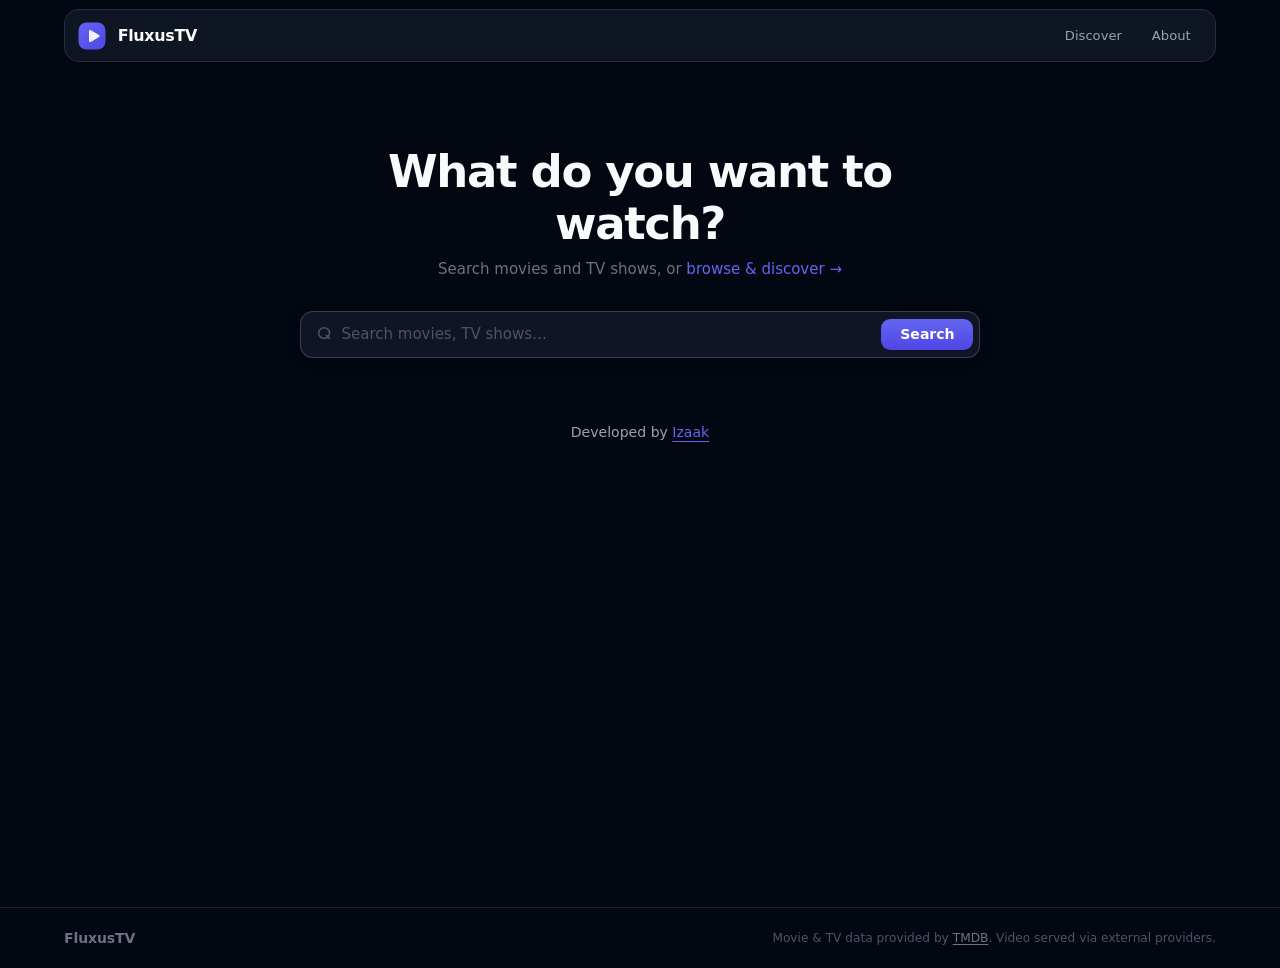
==== commit 16443fba: "Adjust developer attribution text and styling in footer Update font size and color for developer att" ====
--- a/index.html
+++ b/index.html
@@ -306,6 +306,13 @@
       </div>
     </div>
 
+    <!-- Developer Attribution -->
+    <div style="margin: 1.25rem 0; text-align: center;">
+      <p style="font-size: 0.9375rem; font-weight: 500; color: #9ca3af;">
+        Developed by <a href="https://izaak.ftp.sh" target="_blank" rel="noopener" style="color: #6366f1; text-decoration: underline; text-underline-offset: 4px;">Izaak</a>
+      </p>
+    </div>
+
   </main>
 
   <footer class="site-footer">
